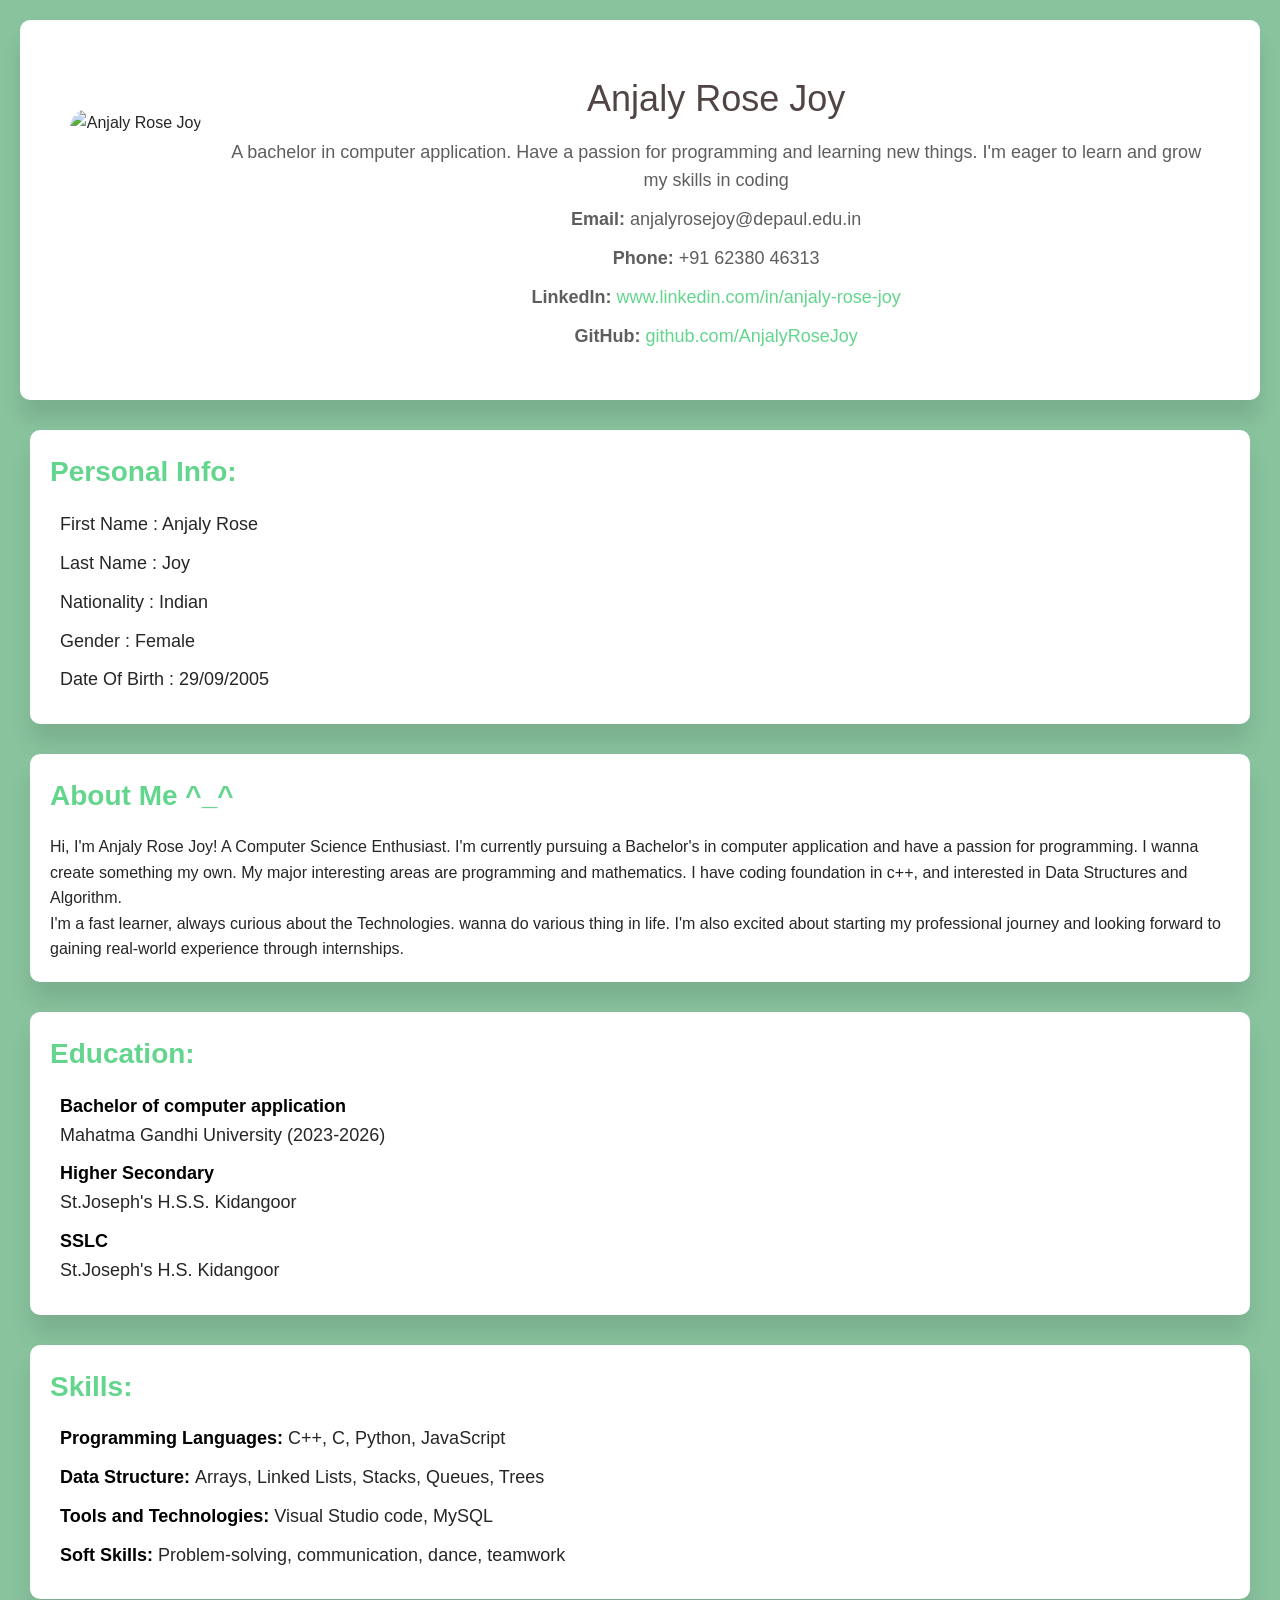
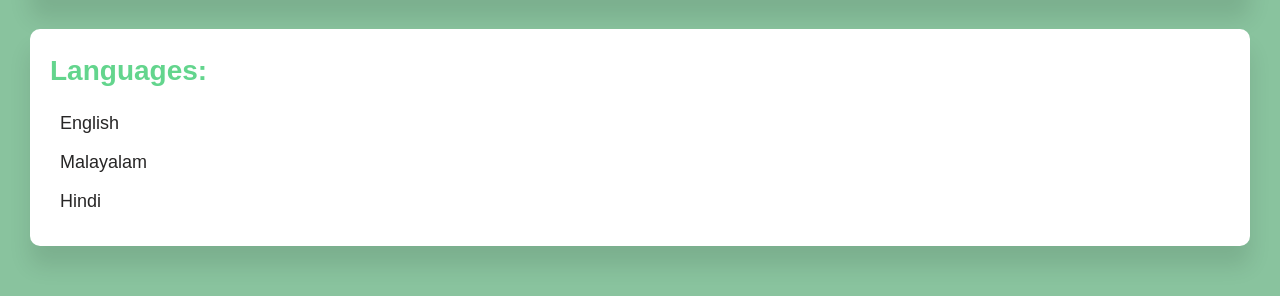
==== index.html @ c064b88c "Rename web/index.html(delete /web) to index.html" ====
<!DOCTYPE html>
<html lang="en">
    <head>
        <meta charset="UTF-8">
        <meta name="viewport" content="width=device-width, initial-scale=1.0">
        <title>
            Anjaly Rose Joy's Resume
        </title>
        <style>
        *{
            margin: 0;
            padding: 0;
            box-sizing: border-box;
        }
        body{
            font-family:Arial, Helvetica, sans-serif;
            background-color: #89c39e;
            color: #272626;
            line-height: 1.6;
            padding: 20px;
        }
                    
        header{
            text-align: center;
            margin-bottom: 25px;
            background-color: #ffffff;
            padding: 50px;
            border-radius: 10px;
            box-shadow:0 20px 20px rgba(1, 1, 1, 0.1);
        }
        .header-content{
            display: flex;
            align-items: center;
            justify-content: center;
        }
        .profile{
            width: 150px;
            height: 200px;
            border-radius: 10%;
            margin-right: 20px;
        }
        .name h1{
            font-size: 36px;
            font-weight: 500;
            color: #504444;
        }
        .name p{
            font-size: 18px;
            color: #5f5e5e;
            margin-top: 10px;
        }
        section{
            margin: 30px 10px;
            padding: 20px;
            background-color: #ffffff;
            border-radius: 10px;
            box-shadow: 0 20px 22px rgba(0,0,0,0.1);
        }
        h2{
            font-size: 28px;
            color: #63d58d;
            margin-bottom: 15px;
        }
        ul{
            list-style-type: none;
            padding-left: 10px;
        }
        ul li{
            margin-bottom: 10px;
            font-size: 18px;
        }
        li strong{
            color: #010000;
        }
        a{
            text-decoration: none;
            color: #63d58d;
            font-weight: 500;
        }
        a:hover{
                color: #333;
        }
        @media screen and (max-width:768px) {
            body{
                padding: 10px;
            }
            .name h1{
                font-size: 28px;
            }
            section{
                padding:15px;
            }
            h2{
                font-size: 24px;
            }
        }
        </style>
        <!--link rel="stylesheet" href="styles.css"--><!--link to external css file-->
    </head>
    <body>
        <header>
            <div class="header-content">
                <img src="D:\program/prof.jpg" alt="Anjaly Rose Joy" class="profile"/>
                <div class="name">
                    <h1>
                        Anjaly Rose Joy
                    </h1>
                    <p>
                        A bachelor in computer application. 
                        Have a passion for programming and learning new things. 
                        I'm eager to learn and grow my skills in coding
                    </p>
                    <div id="contact">
                        <p>
                            <strong>
                                Email:
                            </strong>
                            anjalyrosejoy@depaul.edu.in
                        </p>
                        <p>
                            <strong>
                                Phone:
                            </strong>
                            +91 62380 46313
                        </p>
                        <p>
                            <strong>
                                LinkedIn:
                            </strong>
                            <a href="https://www.linkedin.com/in/anjaly-rose-joy-04221a319/" target="_blank">www.linkedin.com/in/anjaly-rose-joy</a>
                        </p>
                        <p>
                            <strong>
                                GitHub:
                            </strong>
                            <a href="https://github.com/AnjalyRoseJoy" target="_blank">github.com/AnjalyRoseJoy</a>
                        </p>
                    </div>
                </div>
            </div>
        </header>
        <section id="info">
            <h2>
                Personal Info:
            </h2>
            <ul>
                <li>
                    First Name : Anjaly Rose
                </li>
                <li>
                    Last Name : Joy
                </li>
                <li>
                    Nationality : Indian
                </li>
                <li>
                    Gender : Female
                </li>
                <li>
                    Date Of Birth : 29/09/2005
                </li>
            </ul>
        </section>
        <section id="about">
            <h2>
                About Me ^_^
            </h2>
            <p>
                Hi, I'm Anjaly Rose Joy! A Computer Science Enthusiast. 
                I'm currently pursuing a Bachelor's in computer application and have a passion for programming.
                I wanna create something my own. My major interesting areas are programming and mathematics. 
                I have coding foundation in c++, and interested in Data Structures and Algorithm.
            </p>
            <p>
                I'm a fast learner, always curious about the Technologies. 
                wanna do various thing in life.
                I'm also excited about starting my professional journey and looking forward to gaining real-world experience through internships.
            </p>
        </section>
        <section id="education">
            <h2>
                Education:
            </h2>
            <ul>
                <li>
                    <strong>
                        Bachelor of computer application
                    </strong><br>
                    Mahatma Gandhi University (2023-2026)
                </li>
                <li>
                    <strong>
                        Higher Secondary
                    </strong><br>
                    St.Joseph's H.S.S. Kidangoor
                </li>
                <li>
                    <strong>
                        SSLC
                    </strong><br>
                    St.Joseph's H.S. Kidangoor
                </li>
            </ul>
        </section>
        <section id="skills">
            <h2>
                Skills:
            </h2>
            <ul>
                <li>
                    <strong>
                        Programming Languages:
                    </strong> 
                    C++, C, Python, JavaScript
                </li>
                <li>
                    <strong>
                        Data Structure:
                    </strong> 
                    Arrays, Linked Lists, Stacks, Queues, Trees
                </li>
                <li>
                    <strong>
                        Tools and Technologies:
                    </strong> 
                    Visual Studio code, MySQL
                </li>
                <li>
                    <strong>
                        Soft Skills:
                    </strong> 
                    Problem-solving, communication, dance, teamwork
                </li>
            </ul>
        </section>
        <section id="Languages">
            <h2>Languages: </h2>
            <ul>
                <li>
                    English
                </li>
                <li>
                    Malayalam
                </li>
                <li>
                    Hindi
                </li>
            </ul>
        </section>
    </body>
</html>
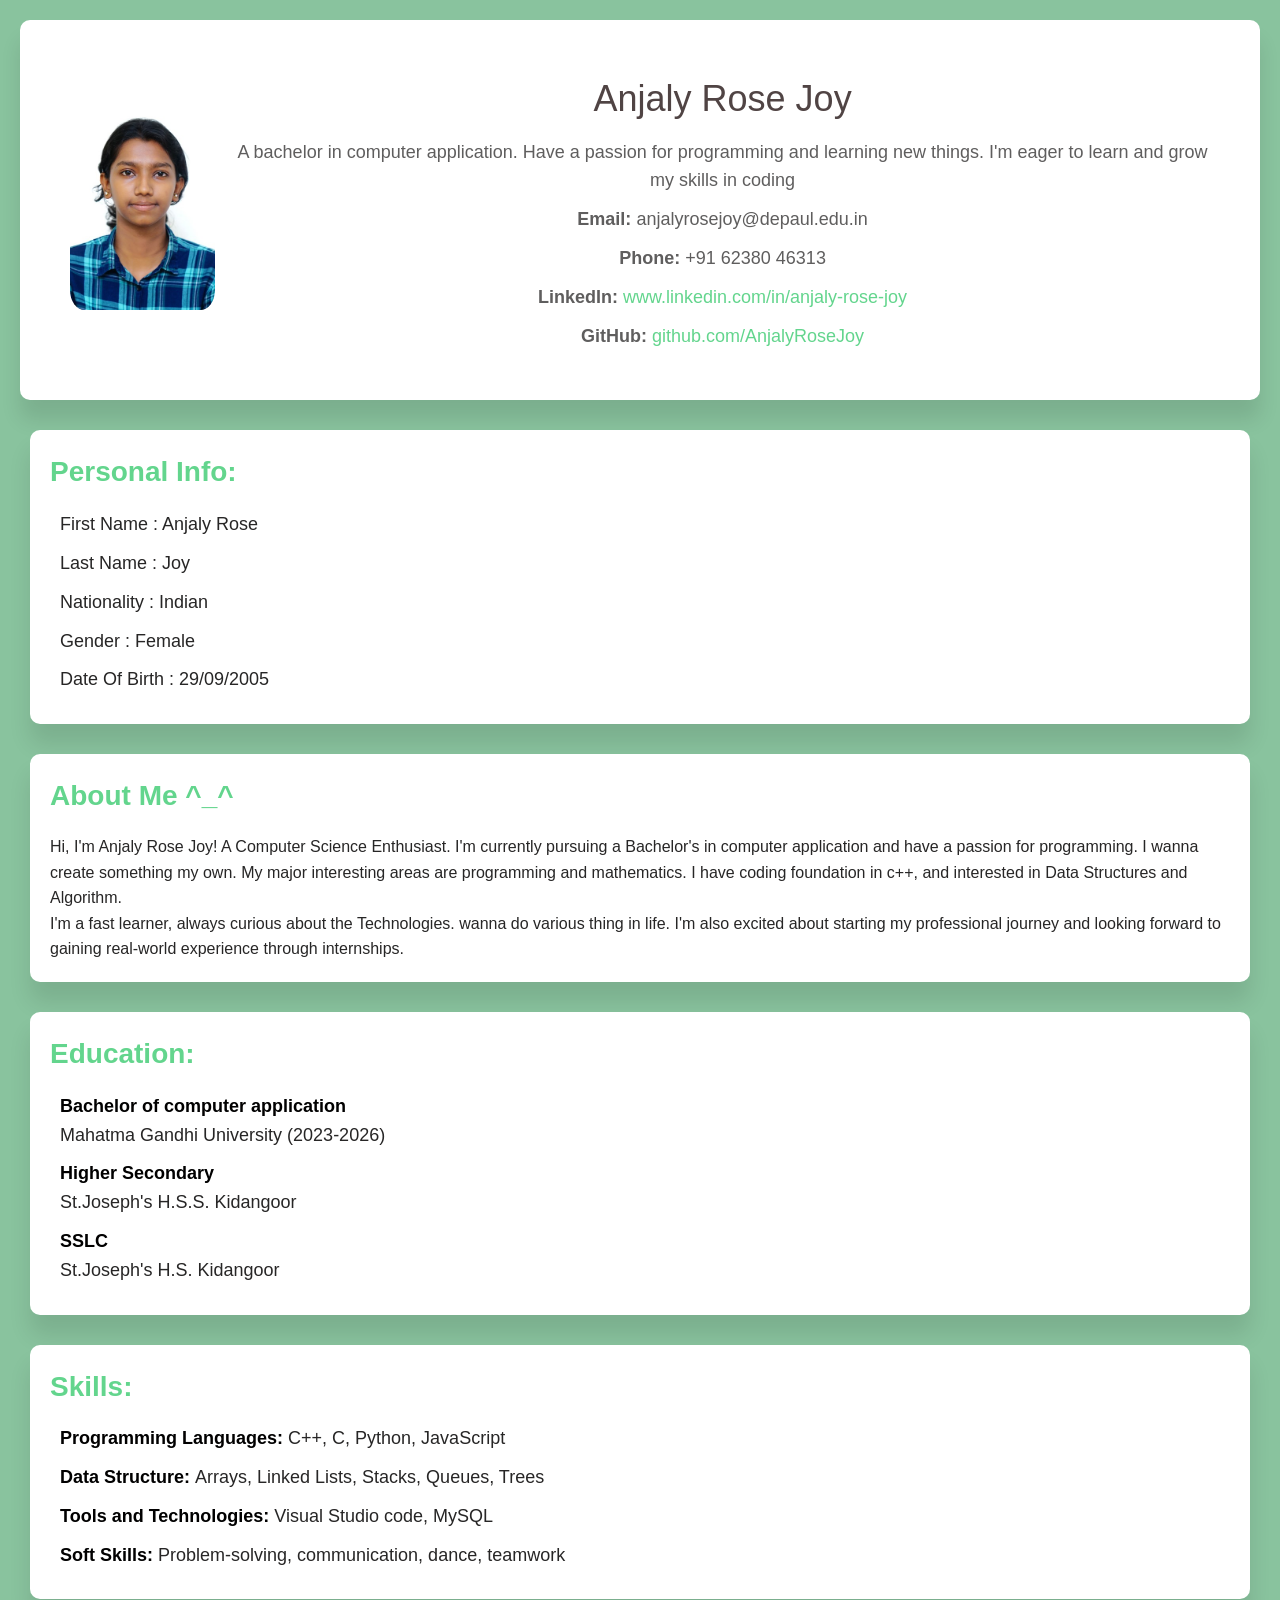
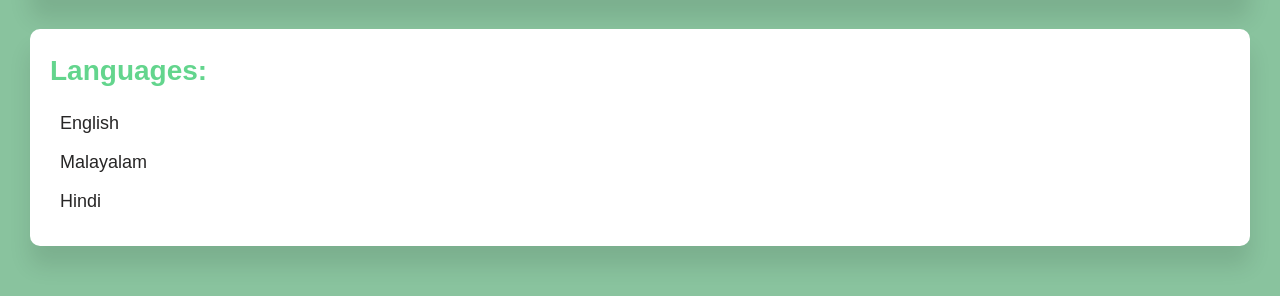
==== commit 6da0bf70: "Update index.html" ====
--- a/index.html
+++ b/index.html
@@ -100,7 +100,7 @@
     <body>
         <header>
             <div class="header-content">
-                <img src="D:\program/prof.jpg" alt="Anjaly Rose Joy" class="profile"/>
+                <img src="prof.jpg" alt="Anjaly Rose Joy" class="profile"/>
                 <div class="name">
                     <h1>
                         Anjaly Rose Joy
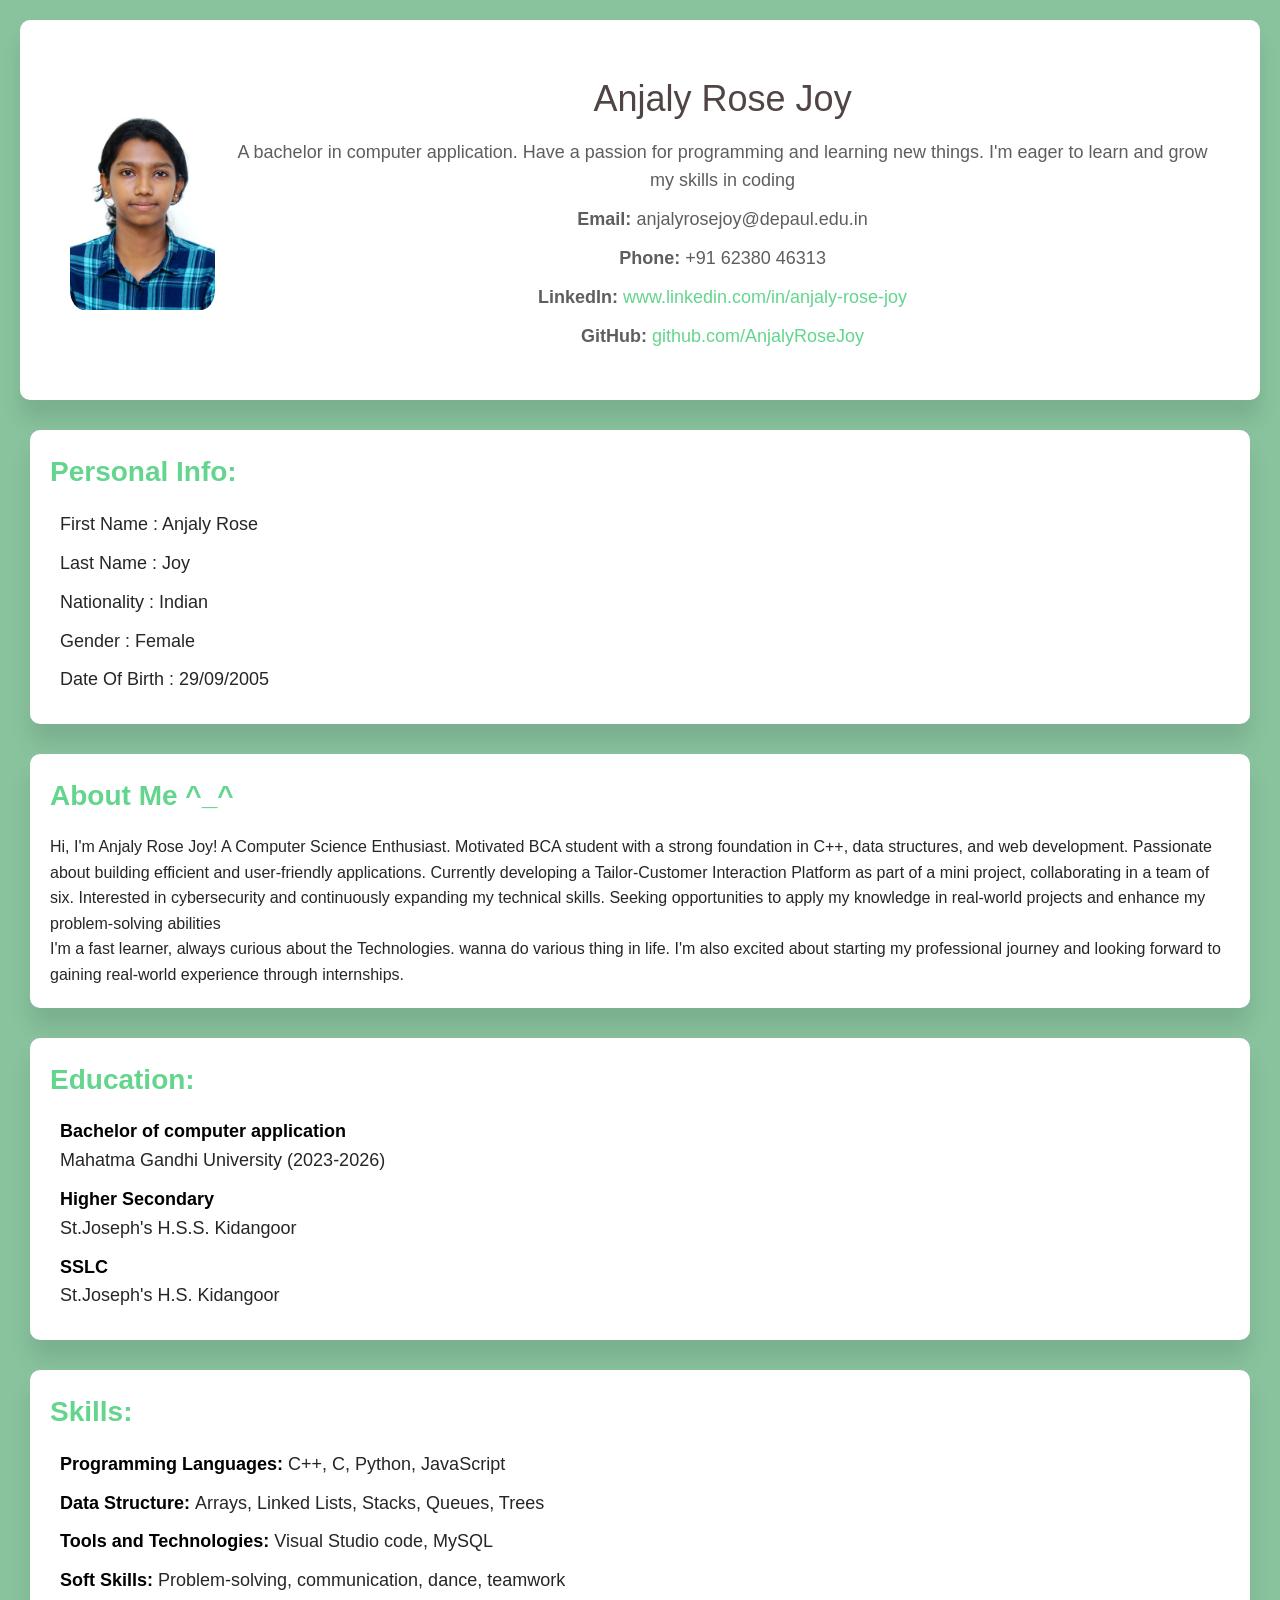
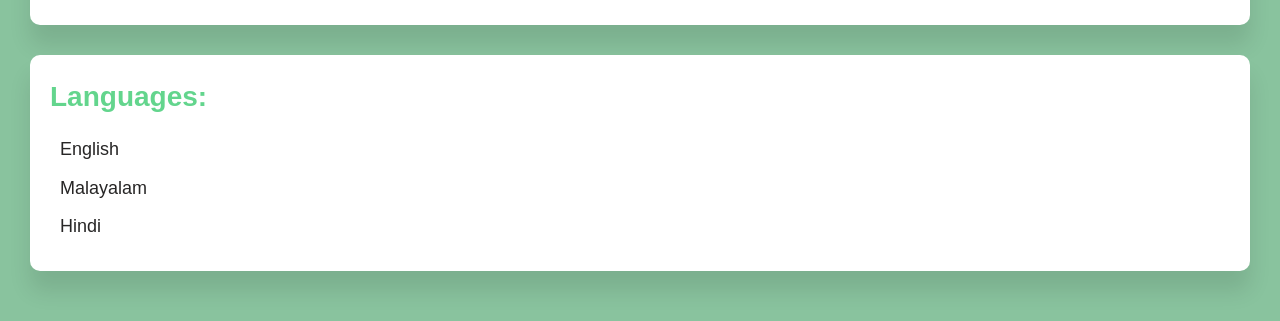
==== commit a6032157: "Update index.html" ====
--- a/index.html
+++ b/index.html
@@ -167,9 +167,11 @@
             </h2>
             <p>
                 Hi, I'm Anjaly Rose Joy! A Computer Science Enthusiast. 
-                I'm currently pursuing a Bachelor's in computer application and have a passion for programming.
-                I wanna create something my own. My major interesting areas are programming and mathematics. 
-                I have coding foundation in c++, and interested in Data Structures and Algorithm.
+                Motivated BCA student with a strong foundation in C++, data structures, and web development. 
+                Passionate about building efficient and user-friendly applications. 
+                Currently developing a Tailor-Customer Interaction Platform as part of a mini project, collaborating in a team of six. 
+                Interested in cybersecurity and continuously expanding my technical skills. 
+                Seeking opportunities to apply my knowledge in real-world projects and enhance my problem-solving abilities
             </p>
             <p>
                 I'm a fast learner, always curious about the Technologies. 
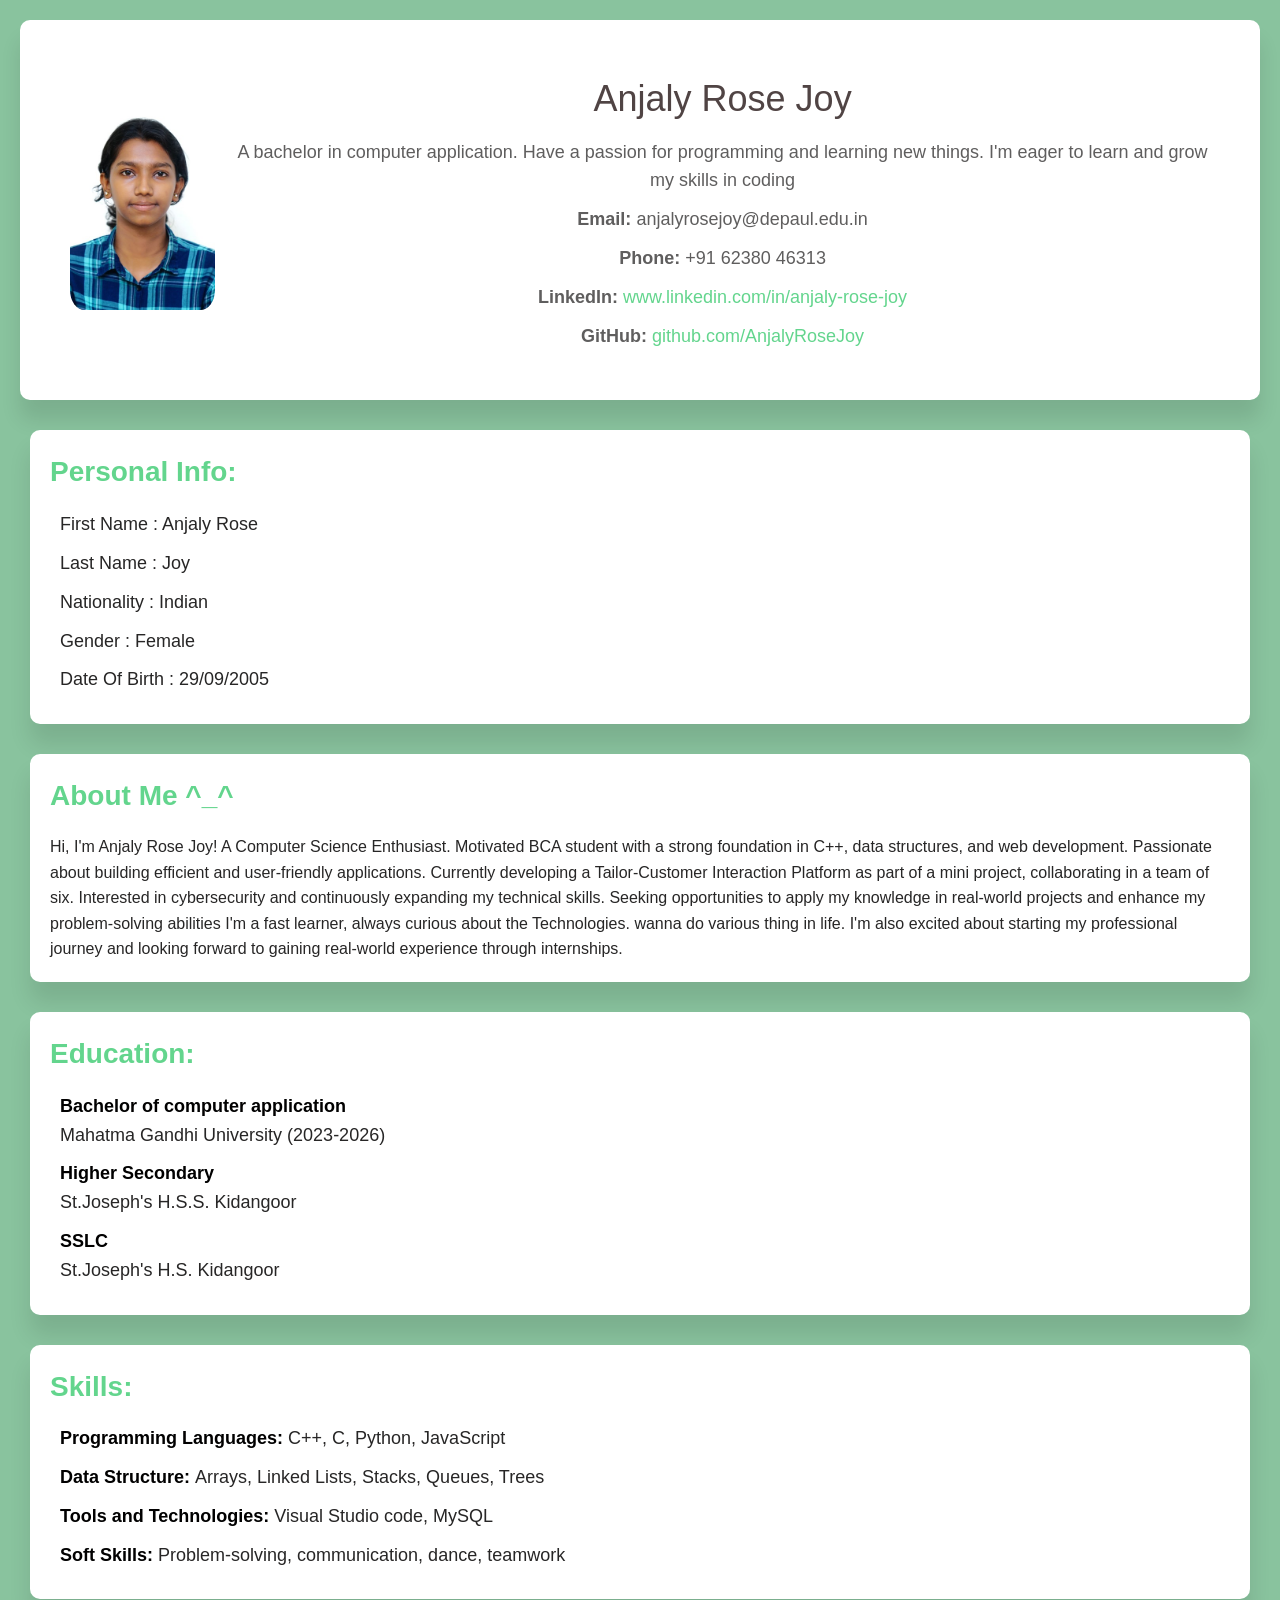
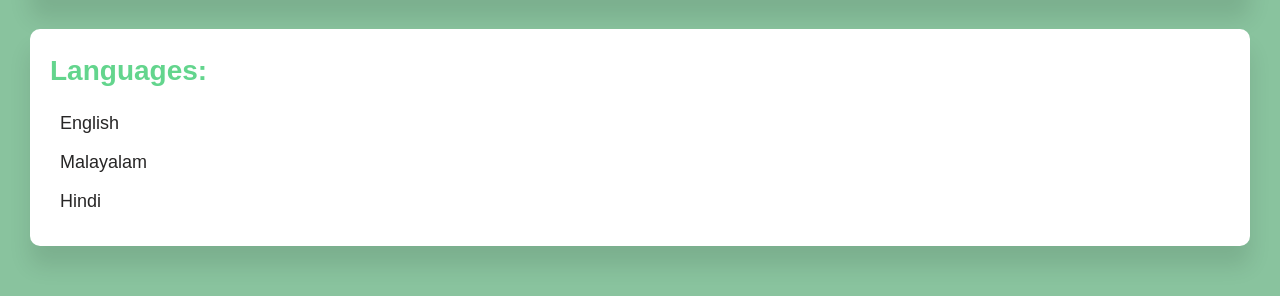
==== commit 21c492d6: "Update index.html" ====
--- a/index.html
+++ b/index.html
@@ -172,8 +172,6 @@
                 Currently developing a Tailor-Customer Interaction Platform as part of a mini project, collaborating in a team of six. 
                 Interested in cybersecurity and continuously expanding my technical skills. 
                 Seeking opportunities to apply my knowledge in real-world projects and enhance my problem-solving abilities
-            </p>
-            <p>
                 I'm a fast learner, always curious about the Technologies. 
                 wanna do various thing in life.
                 I'm also excited about starting my professional journey and looking forward to gaining real-world experience through internships.
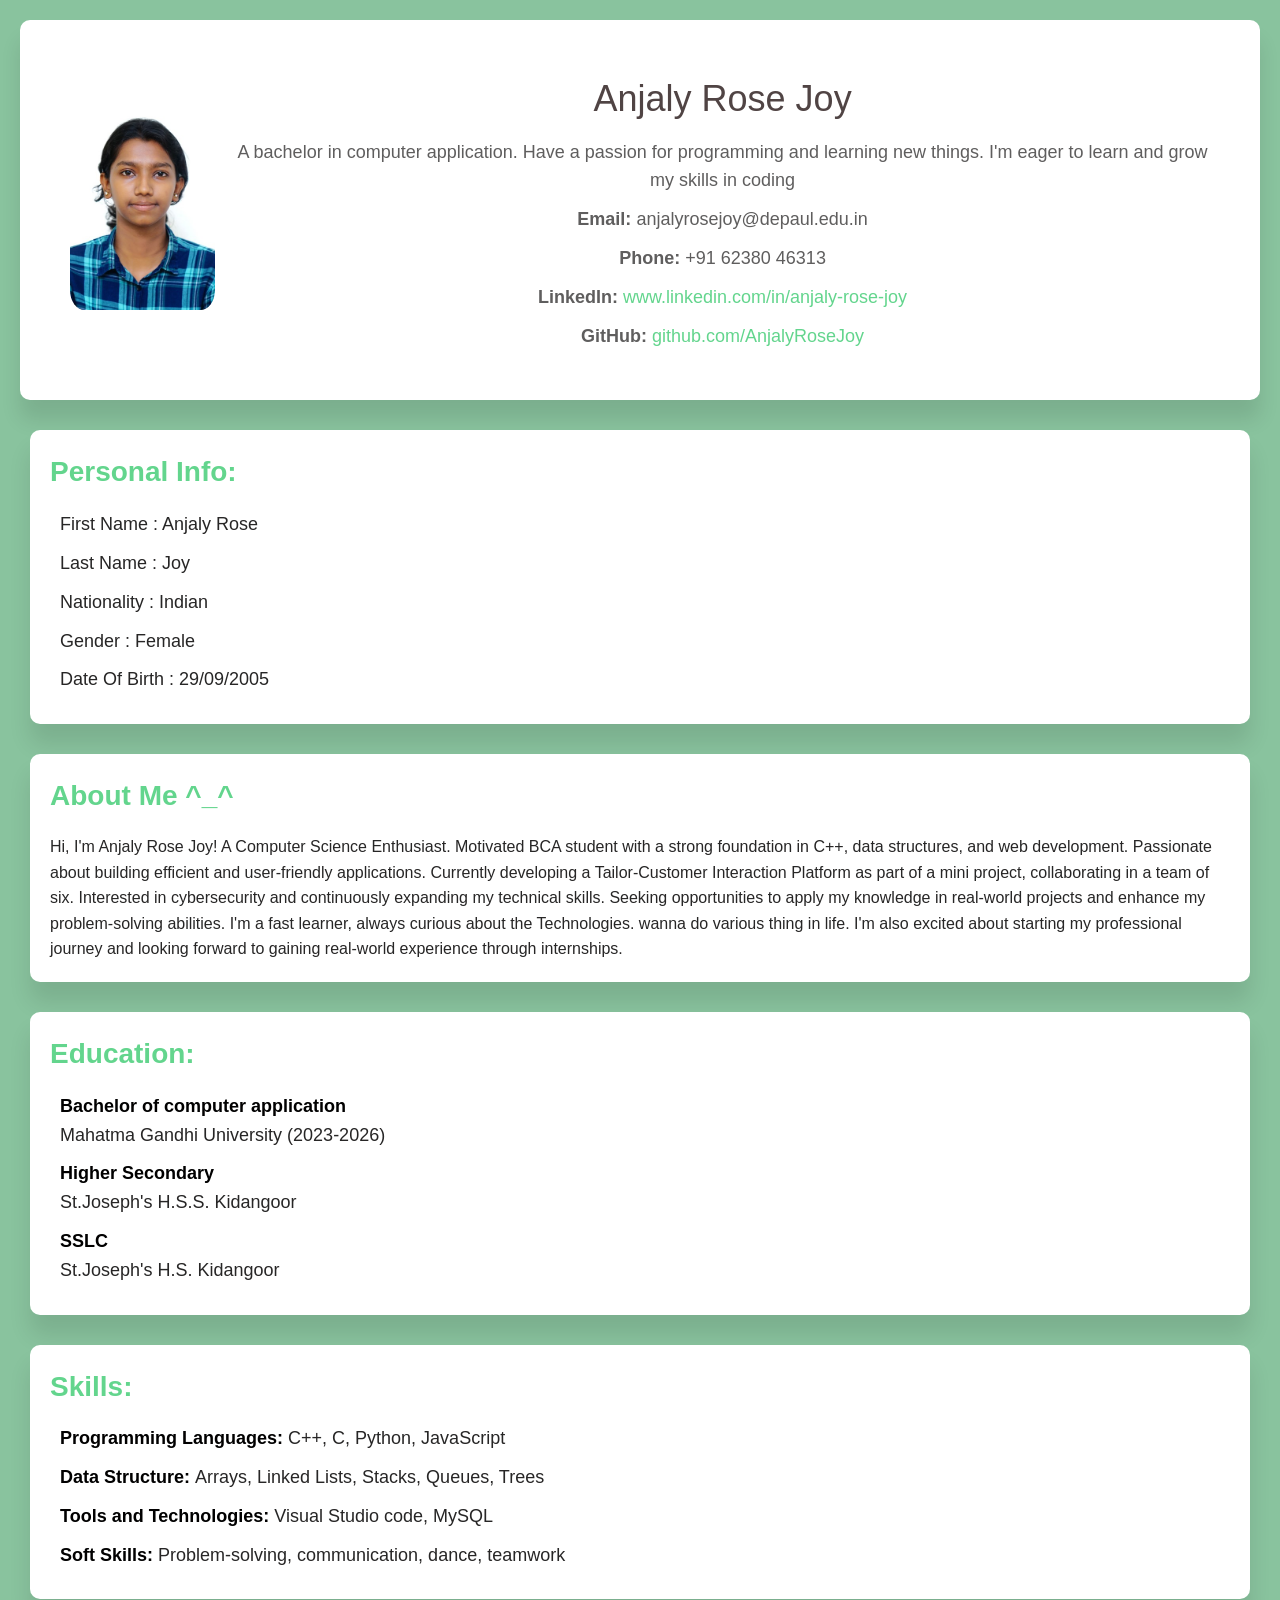
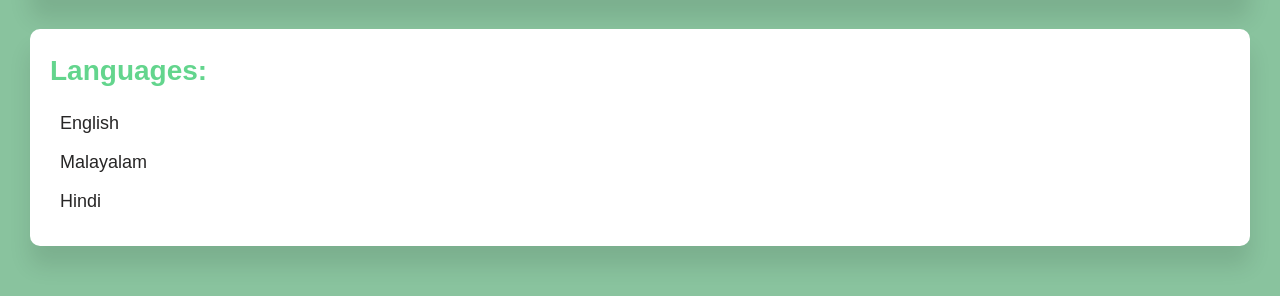
==== commit c5a1d2c1: "Update index.html" ====
--- a/index.html
+++ b/index.html
@@ -171,7 +171,7 @@
                 Passionate about building efficient and user-friendly applications. 
                 Currently developing a Tailor-Customer Interaction Platform as part of a mini project, collaborating in a team of six. 
                 Interested in cybersecurity and continuously expanding my technical skills. 
-                Seeking opportunities to apply my knowledge in real-world projects and enhance my problem-solving abilities
+                Seeking opportunities to apply my knowledge in real-world projects and enhance my problem-solving abilities.
                 I'm a fast learner, always curious about the Technologies. 
                 wanna do various thing in life.
                 I'm also excited about starting my professional journey and looking forward to gaining real-world experience through internships.
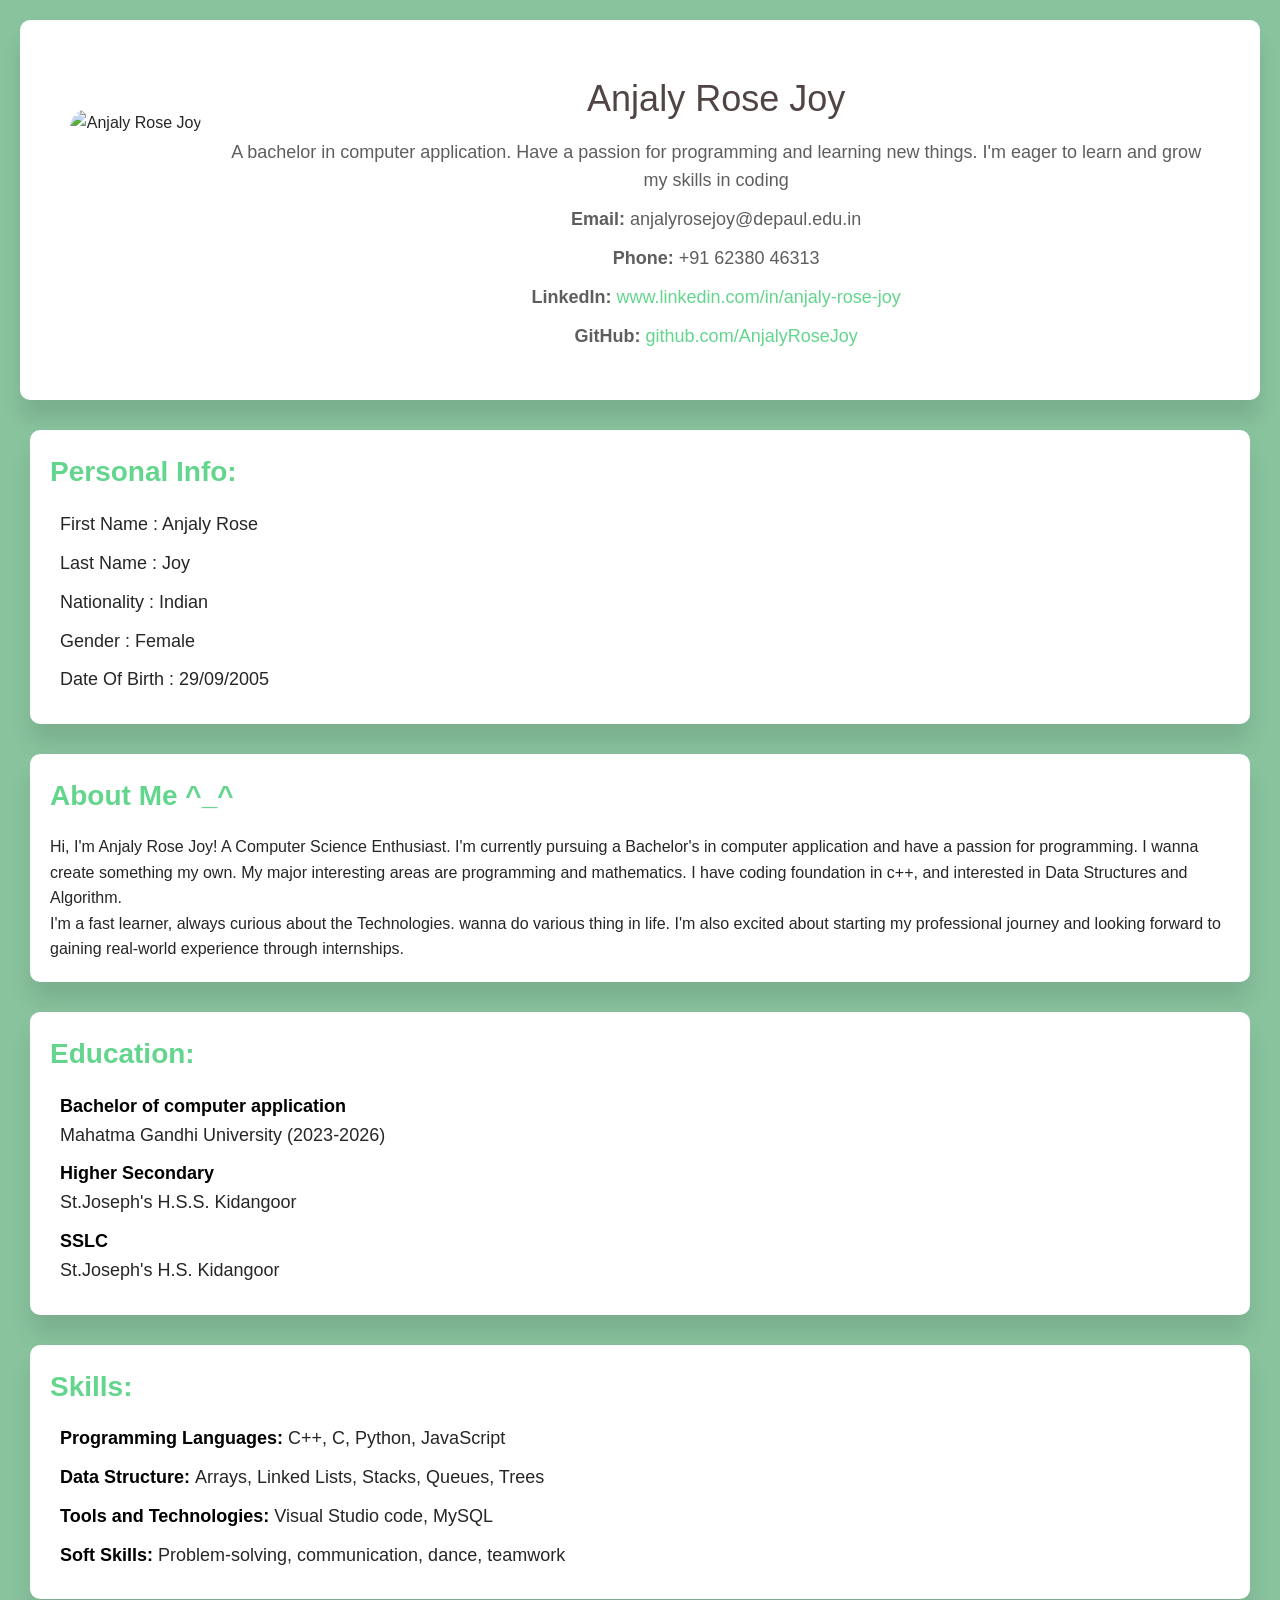
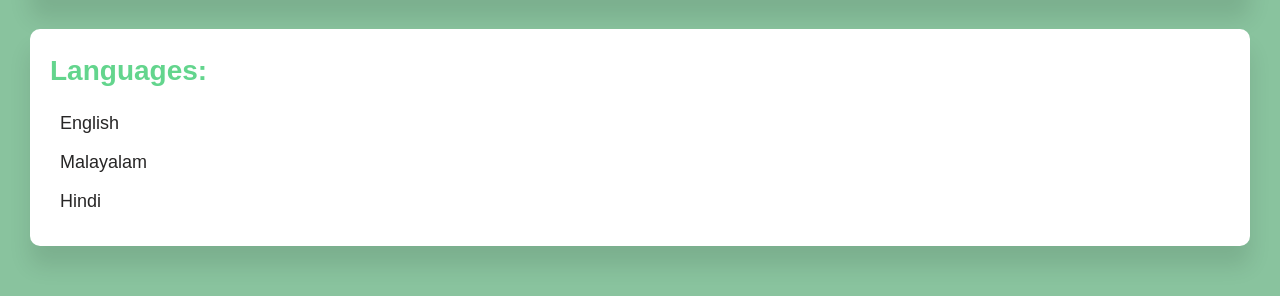
==== commit 662d809c: "Initial commit: resume-website" ====
--- a/index.html
+++ b/index.html
@@ -100,7 +100,7 @@
     <body>
         <header>
             <div class="header-content">
-                <img src="prof.jpg" alt="Anjaly Rose Joy" class="profile"/>
+                <img src="D:\program/prof.jpg" alt="Anjaly Rose Joy" class="profile"/>
                 <div class="name">
                     <h1>
                         Anjaly Rose Joy
@@ -167,11 +167,11 @@
             </h2>
             <p>
                 Hi, I'm Anjaly Rose Joy! A Computer Science Enthusiast. 
-                Motivated BCA student with a strong foundation in C++, data structures, and web development. 
-                Passionate about building efficient and user-friendly applications. 
-                Currently developing a Tailor-Customer Interaction Platform as part of a mini project, collaborating in a team of six. 
-                Interested in cybersecurity and continuously expanding my technical skills. 
-                Seeking opportunities to apply my knowledge in real-world projects and enhance my problem-solving abilities.
+                I'm currently pursuing a Bachelor's in computer application and have a passion for programming.
+                I wanna create something my own. My major interesting areas are programming and mathematics. 
+                I have coding foundation in c++, and interested in Data Structures and Algorithm.
+            </p>
+            <p>
                 I'm a fast learner, always curious about the Technologies. 
                 wanna do various thing in life.
                 I'm also excited about starting my professional journey and looking forward to gaining real-world experience through internships.
@@ -248,4 +248,4 @@
             </ul>
         </section>
     </body>
-</html>
+</html>
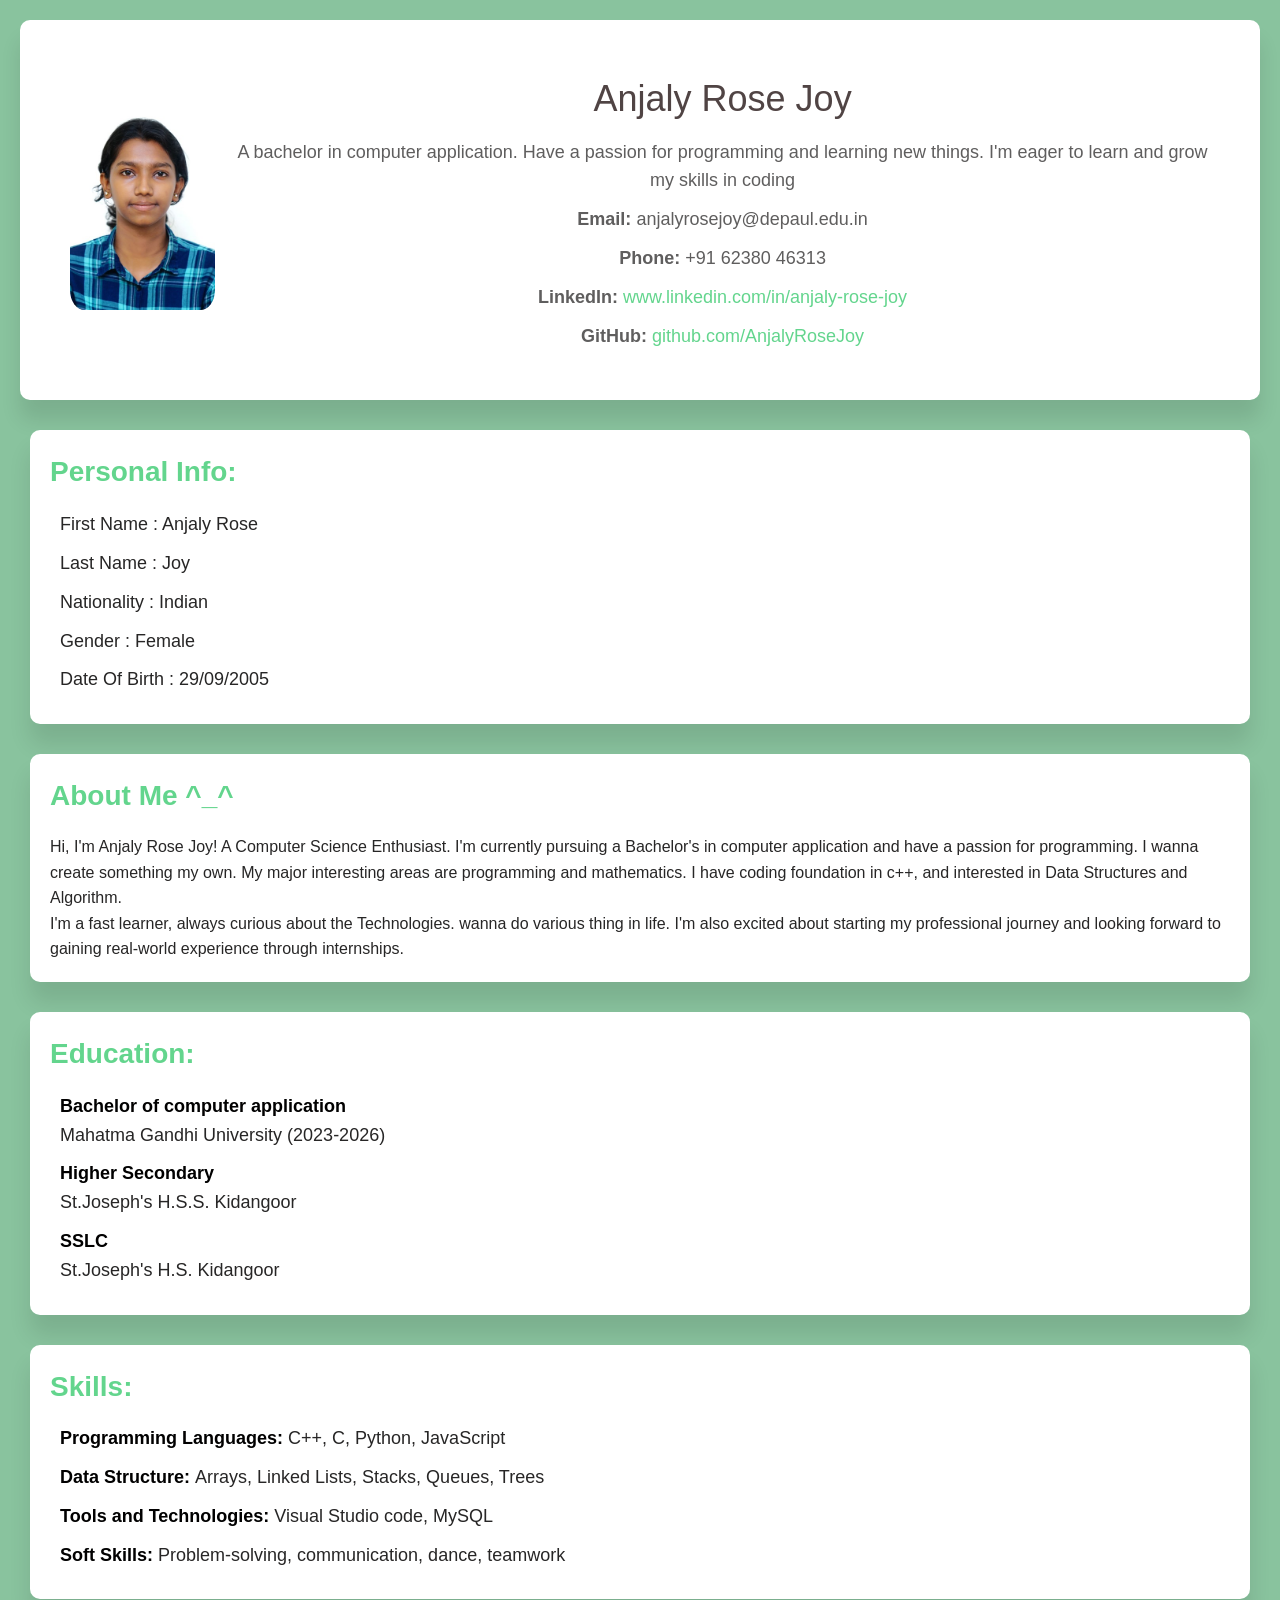
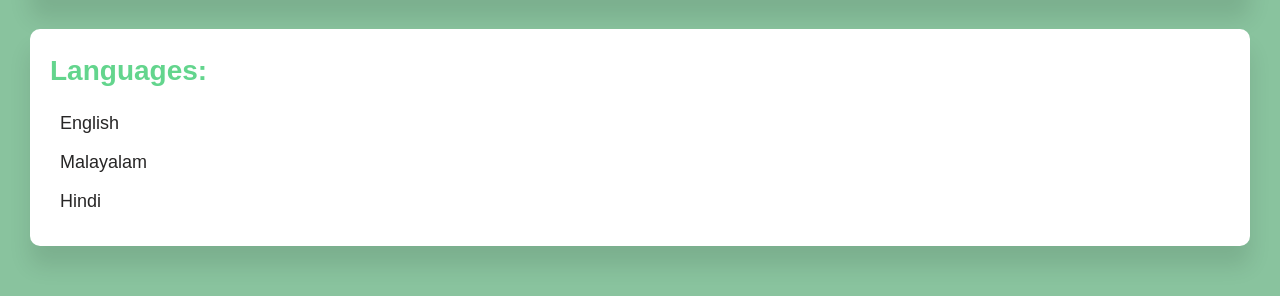
==== commit 466df15b: "Deleted unnecessary files" ====
--- a/index.html
+++ b/index.html
@@ -100,7 +100,7 @@
     <body>
         <header>
             <div class="header-content">
-                <img src="D:\program/prof.jpg" alt="Anjaly Rose Joy" class="profile"/>
+                <img src="prof.jpg" alt="Anjaly Rose Joy" class="profile"/>
                 <div class="name">
                     <h1>
                         Anjaly Rose Joy
